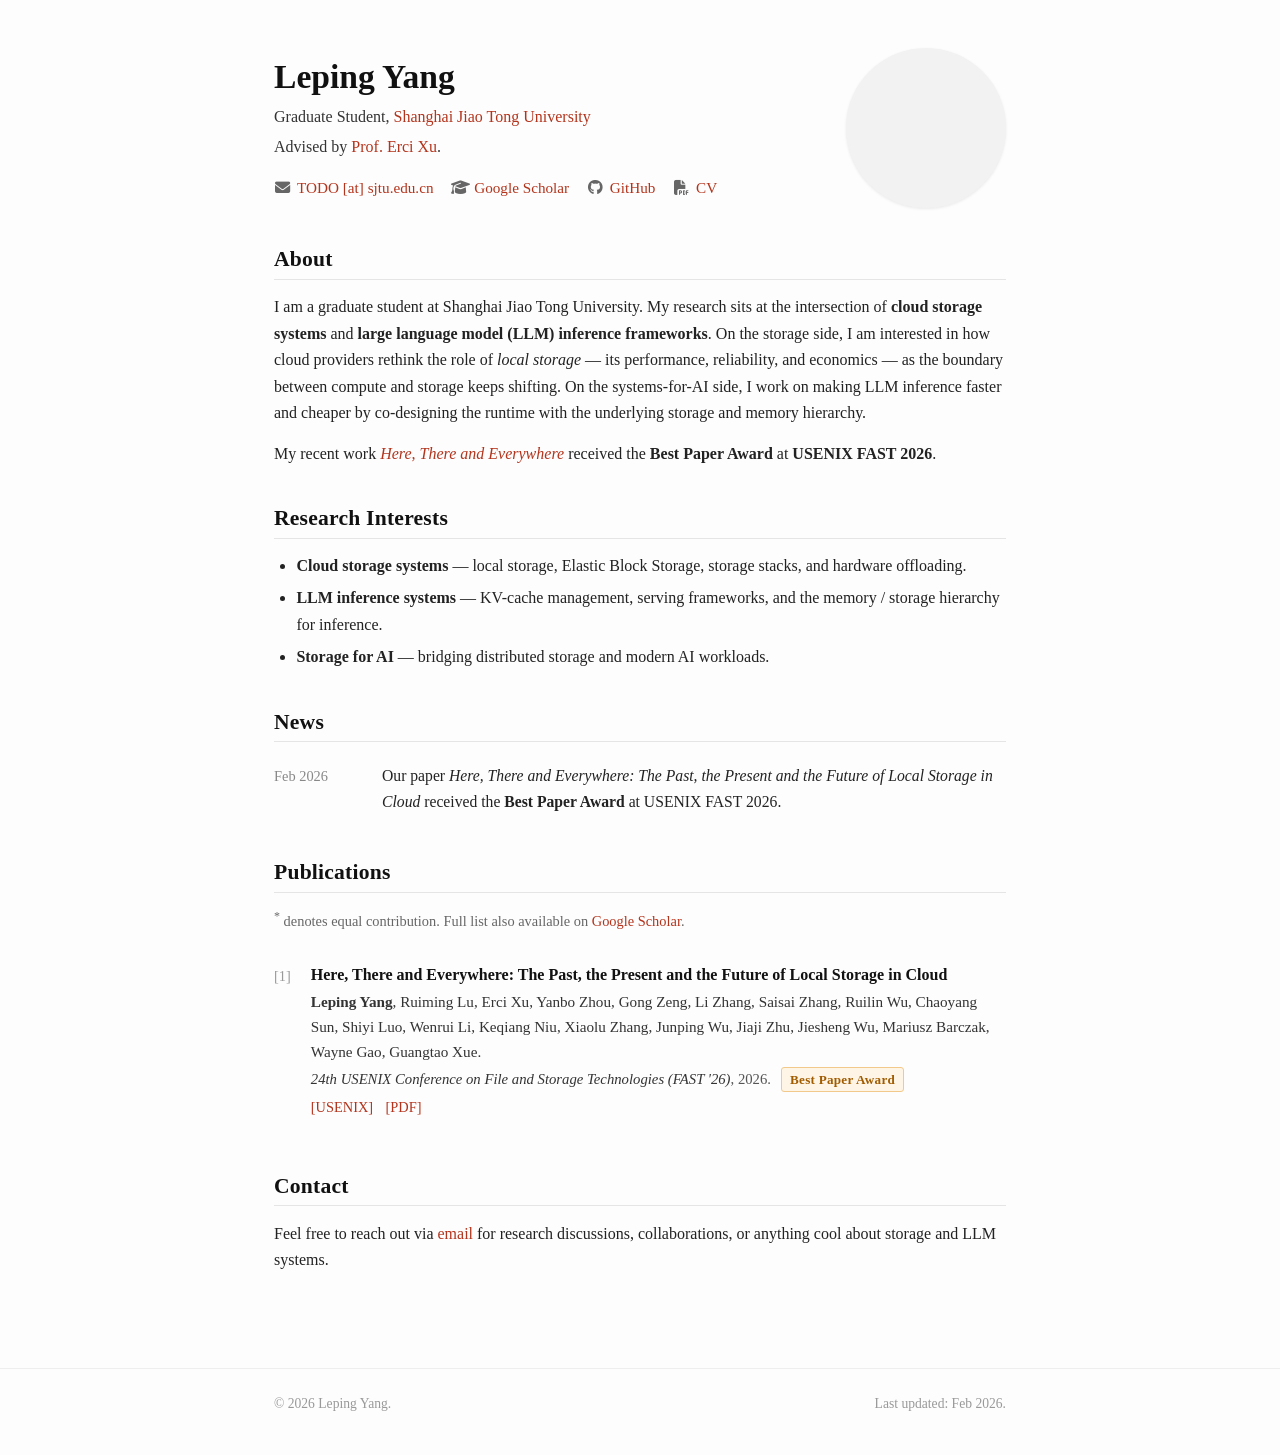
==== index.html @ 324fd4d9 "Rebuild homepage as a static academic single-pager Replace the leftover Hexo Academia sample (with p" ====
<!DOCTYPE html>
<html lang="en">
<head>
    <meta charset="UTF-8">
    <meta http-equiv="X-UA-Compatible" content="IE=edge">
    <meta name="viewport" content="width=device-width, initial-scale=1">
    <title>Leping Yang</title>
    <meta name="author" content="Leping Yang">
    <meta name="description" content="Leping Yang — researcher in cloud storage systems and LLM inference frameworks at Shanghai Jiao Tong University.">
    <link rel="shortcut icon" href="/img/favicon.png">
    <link rel="stylesheet" href="/css/index.css">
    <link rel="stylesheet" href="https://cdn.jsdelivr.net/npm/@fortawesome/fontawesome-free@6.5.2/css/all.min.css">
</head>
<body>
    <main class="container">
        <!-- ===================== Header / Hero ===================== -->
        <header class="hero">
            <div class="hero-text">
                <h1>Leping Yang</h1>
                <p class="affiliation">
                    <!-- TODO(you): 把下面这行替换为你准确的身份，例如：
                         "Ph.D. student, Institute of Parallel and Distributed Systems (IPADS)"
                         或 "M.S. student, School of Software" 等 -->
                    Graduate Student,
                    <a href="https://en.sjtu.edu.cn/" target="_blank" rel="noopener">Shanghai Jiao Tong University</a>
                </p>
                <p class="advisor">
                    <!-- TODO(you): 导师信息。如不便公开可删除本段。示例：
                         Advised by <a href="https://giorgioercixu.github.io/">Prof. Erci Xu</a> and Prof. Guangtao Xue. -->
                    Advised by <a href="https://giorgioercixu.github.io/" target="_blank" rel="noopener">Prof. Erci Xu</a>.
                </p>

                <ul class="links">
                    <li>
                        <!-- TODO(you): 填入邮箱。为反爬可写成 name [at] sjtu.edu.cn -->
                        <i class="fas fa-envelope"></i>
                        <a href="mailto:TODO@sjtu.edu.cn">TODO [at] sjtu.edu.cn</a>
                    </li>
                    <li>
                        <i class="fas fa-graduation-cap"></i>
                        <a href="https://scholar.google.com/citations?user=tVDaIc0AAAAJ" target="_blank" rel="noopener">Google Scholar</a>
                    </li>
                    <li>
                        <i class="fab fa-github"></i>
                        <!-- TODO(you): 若你希望链接到主 GitHub 账号，改成 https://github.com/Y-Jerry-3988 或你的常用账号 -->
                        <a href="https://github.com/Y-Jerry-3988" target="_blank" rel="noopener">GitHub</a>
                    </li>
                    <li>
                        <!-- TODO(you): 有 CV.pdf 后放到 /attaches/CV.pdf；否则可删除本行 -->
                        <i class="fas fa-file-pdf"></i>
                        <a href="/attaches/CV.pdf" target="_blank" rel="noopener">CV</a>
                    </li>
                </ul>
            </div>
            <div class="hero-photo">
                <!-- TODO(you): 把你的照片放到 img/avatar.jpg（或改这里的路径）。建议 500×500 方图。 -->
                <img src="/img/avatar.jpg" alt="Leping Yang" onerror="this.style.display='none'">
            </div>
        </header>

        <!-- ===================== About ===================== -->
        <section id="about">
            <h2>About</h2>
            <p>
                I am a graduate student at Shanghai Jiao Tong University. My research
                sits at the intersection of <strong>cloud storage systems</strong> and
                <strong>large language model (LLM) inference frameworks</strong>. On the
                storage side, I am interested in how cloud providers rethink the role of
                <em>local storage</em> — its performance, reliability, and economics — as
                the boundary between compute and storage keeps shifting. On the systems-for-AI
                side, I work on making LLM inference faster and cheaper by co-designing the
                runtime with the underlying storage and memory hierarchy.
            </p>
            <p>
                My recent work
                <a href="https://www.usenix.org/conference/fast26/presentation/yang" target="_blank" rel="noopener">
                    <em>Here, There and Everywhere</em>
                </a>
                received the <strong>Best Paper Award</strong> at
                <strong>USENIX FAST 2026</strong>.
            </p>
            <!-- TODO(you): 如需要一段中文简介，取消下面注释并填写。
            <p lang="zh-CN">
                我是上海交通大学的研究生，研究方向为云存储系统与大模型推理框架优化。
            </p>
            -->
        </section>

        <!-- ===================== Research Interests ===================== -->
        <section id="interests">
            <h2>Research Interests</h2>
            <ul class="interests-list">
                <li><strong>Cloud storage systems</strong> — local storage, Elastic Block Storage, storage stacks, and hardware offloading.</li>
                <li><strong>LLM inference systems</strong> — KV-cache management, serving frameworks, and the memory / storage hierarchy for inference.</li>
                <li><strong>Storage for AI</strong> — bridging distributed storage and modern AI workloads.</li>
            </ul>
        </section>

        <!-- ===================== News ===================== -->
        <section id="news">
            <h2>News</h2>
            <ul class="news-list">
                <li>
                    <span class="date">Feb 2026</span>
                    <span>Our paper <em>Here, There and Everywhere: The Past, the Present and the Future of Local Storage in Cloud</em> received the <strong>Best Paper Award</strong> at USENIX FAST 2026.</span>
                </li>
                <!-- TODO(you): 按需继续添加。示例格式：
                <li>
                    <span class="date">Month YYYY</span>
                    <span>描述性一句话。</span>
                </li>
                -->
            </ul>
        </section>

        <!-- ===================== Publications ===================== -->
        <section id="publications">
            <h2>Publications</h2>
            <p class="pub-note">
                <sup>*</sup> denotes equal contribution.
                Full list also available on
                <a href="https://scholar.google.com/citations?user=tVDaIc0AAAAJ" target="_blank" rel="noopener">Google Scholar</a>.
            </p>

            <ol class="pub-list">
                <li class="pub-item">
                    <div class="pub-title">
                        Here, There and Everywhere: The Past, the Present and the Future of Local Storage in Cloud
                    </div>
                    <div class="pub-authors">
                        <strong>Leping Yang</strong>, Ruiming Lu, Erci Xu, Yanbo Zhou, Gong Zeng, Li Zhang,
                        Saisai Zhang, Ruilin Wu, Chaoyang Sun, Shiyi Luo, Wenrui Li, Keqiang Niu,
                        Xiaolu Zhang, Junping Wu, Jiaji Zhu, Jiesheng Wu, Mariusz Barczak, Wayne Gao,
                        Guangtao Xue.
                    </div>
                    <div class="pub-venue">
                        <em>24th USENIX Conference on File and Storage Technologies (FAST '26)</em>, 2026.
                        <span class="award">Best Paper Award</span>
                    </div>
                    <div class="pub-links">
                        <a href="https://www.usenix.org/conference/fast26/presentation/yang" target="_blank" rel="noopener">[USENIX]</a>
                        <a href="https://www.usenix.org/system/files/fast26-yang.pdf" target="_blank" rel="noopener">[PDF]</a>
                        <!-- TODO(you): 如果有 slides / talk 视频，加在这里 -->
                    </div>
                </li>

                <!-- TODO(you): 从 Google Scholar 把其他论文粘给我，或按下面模板自己补：
                <li class="pub-item">
                    <div class="pub-title">Paper Title Here</div>
                    <div class="pub-authors">Author 1, <strong>Leping Yang</strong>, Author 3.</div>
                    <div class="pub-venue"><em>Venue Name</em>, Year.</div>
                    <div class="pub-links">
                        <a href="#" target="_blank" rel="noopener">[PDF]</a>
                        <a href="#" target="_blank" rel="noopener">[Code]</a>
                    </div>
                </li>
                -->
            </ol>
        </section>

        <!-- ===================== Contact ===================== -->
        <section id="contact">
            <h2>Contact</h2>
            <p>
                Feel free to reach out via
                <!-- TODO(you): 换成真实邮箱 -->
                <a href="mailto:TODO@sjtu.edu.cn">email</a>
                for research discussions, collaborations, or anything cool about storage and LLM systems.
            </p>
        </section>
    </main>

    <footer class="site-footer">
        <div class="footer-wrap">
            <span>&copy; 2026 Leping Yang.</span>
            <span>Last updated: Feb 2026.</span>
        </div>
    </footer>
</body>
</html>
---- css/index.css ----
/* ==========================================================================
   Leping Yang — Personal Homepage
   Clean, minimal academic style. Single column, serif body, plain accents.
   ========================================================================== */

* {
    box-sizing: border-box;
}

html {
    font-size: 16px;
    -webkit-text-size-adjust: 100%;
    -webkit-font-smoothing: antialiased;
    -moz-osx-font-smoothing: grayscale;
}

body {
    margin: 0;
    padding: 0;
    font-family: "Charter", "Georgia", "Times New Roman", "Songti SC", serif;
    font-size: 1rem;
    line-height: 1.65;
    color: #222;
    background: #fdfdfd;
}

a {
    color: #b3341c;
    text-decoration: none;
    transition: color 0.15s ease-in-out;
}
a:hover {
    color: #7a2211;
    text-decoration: underline;
}

img {
    max-width: 100%;
    height: auto;
}

/* ==========================================================================
   Layout
   ========================================================================== */
.container {
    max-width: 780px;
    margin: 0 auto;
    padding: 3rem 1.5rem 1rem;
}

section {
    margin-top: 2.4rem;
}

h1, h2, h3 {
    font-family: "Charter", "Georgia", "Times New Roman", serif;
    color: #111;
    line-height: 1.25;
    margin-top: 0;
}

h1 {
    font-size: 2.1rem;
    margin: 0 0 0.4rem 0;
    font-weight: 700;
}

h2 {
    font-size: 1.35rem;
    margin: 0 0 0.9rem 0;
    padding-bottom: 0.35rem;
    border-bottom: 1px solid #e5e5e5;
    font-weight: 700;
    letter-spacing: 0.01em;
}

h3 {
    font-size: 1.1rem;
    margin: 0 0 0.4rem 0;
    font-weight: 600;
}

p {
    margin: 0 0 0.9rem 0;
}

/* ==========================================================================
   Hero
   ========================================================================== */
.hero {
    display: flex;
    align-items: center;
    gap: 2rem;
    margin-bottom: 2.2rem;
}

.hero-text {
    flex: 1 1 auto;
    min-width: 0;
}

.hero-photo {
    flex: 0 0 auto;
    width: 160px;
    height: 160px;
    border-radius: 50%;
    overflow: hidden;
    background: #f2f2f2;
    box-shadow: 0 1px 3px rgba(0,0,0,0.08);
}
.hero-photo img {
    width: 100%;
    height: 100%;
    object-fit: cover;
    display: block;
}

.affiliation,
.advisor {
    font-size: 1rem;
    color: #333;
    margin: 0.2rem 0;
}

.links {
    list-style: none;
    padding: 0;
    margin: 0.9rem 0 0 0;
    display: flex;
    flex-wrap: wrap;
    gap: 0.4rem 1.1rem;
    font-size: 0.95rem;
}
.links li {
    display: inline-flex;
    align-items: center;
}
.links i {
    margin-right: 0.4rem;
    color: #666;
    width: 1.1em;
    text-align: center;
}

/* ==========================================================================
   Interests list
   ========================================================================== */
.interests-list {
    list-style: disc;
    padding-left: 1.4rem;
    margin: 0;
}
.interests-list li {
    margin-bottom: 0.35rem;
}

/* ==========================================================================
   News
   ========================================================================== */
.news-list {
    list-style: none;
    padding: 0;
    margin: 0;
    max-height: 260px;
    overflow-y: auto;
    padding-right: 0.5rem;
}
.news-list li {
    display: flex;
    gap: 0.9rem;
    padding: 0.4rem 0;
    border-bottom: 1px dashed #ececec;
    font-size: 0.98rem;
}
.news-list li:last-child {
    border-bottom: none;
}
.news-list .date {
    flex: 0 0 6.5em;
    color: #888;
    font-variant-numeric: tabular-nums;
    font-size: 0.9rem;
    padding-top: 2px;
}

/* ==========================================================================
   Publications
   ========================================================================== */
.pub-note {
    font-size: 0.9rem;
    color: #666;
    margin-bottom: 1rem;
}

.pub-list {
    list-style: none;
    padding: 0;
    margin: 0;
    counter-reset: pub;
}

.pub-item {
    position: relative;
    padding: 0.9rem 0 0.9rem 2.3rem;
    border-bottom: 1px solid #f0f0f0;
    counter-increment: pub;
}
.pub-item:last-child {
    border-bottom: none;
}
.pub-item::before {
    content: "[" counter(pub) "]";
    position: absolute;
    left: 0;
    top: 0.95rem;
    color: #999;
    font-size: 0.9rem;
    font-variant-numeric: tabular-nums;
}

.pub-title {
    font-weight: 700;
    color: #111;
    margin-bottom: 0.2rem;
    line-height: 1.35;
}
.pub-authors {
    font-size: 0.95rem;
    color: #333;
    margin-bottom: 0.15rem;
}
.pub-venue {
    font-size: 0.92rem;
    color: #555;
    margin-bottom: 0.25rem;
}
.pub-venue em {
    color: #333;
}
.pub-links {
    font-size: 0.9rem;
}
.pub-links a {
    margin-right: 0.55rem;
    color: #b3341c;
}

.award {
    display: inline-block;
    margin-left: 0.4rem;
    padding: 0.05rem 0.5rem;
    background: #fff5e6;
    color: #a15c00;
    border: 1px solid #f2c98a;
    border-radius: 3px;
    font-size: 0.82rem;
    font-weight: 600;
    letter-spacing: 0.02em;
}

/* ==========================================================================
   Footer
   ========================================================================== */
.site-footer {
    margin-top: 4rem;
    padding: 1.5rem 0 2.5rem;
    border-top: 1px solid #eee;
    color: #999;
    font-size: 0.85rem;
}
.footer-wrap {
    max-width: 780px;
    margin: 0 auto;
    padding: 0 1.5rem;
    display: flex;
    justify-content: space-between;
    flex-wrap: wrap;
    gap: 0.5rem;
}

/* ==========================================================================
   Responsive
   ========================================================================== */
@media (max-width: 640px) {
    .container {
        padding: 2rem 1.1rem 1rem;
    }
    .hero {
        flex-direction: column-reverse;
        align-items: flex-start;
        gap: 1.2rem;
    }
    .hero-photo {
        width: 128px;
        height: 128px;
    }
    h1 {
        font-size: 1.8rem;
    }
    h2 {
        font-size: 1.2rem;
    }
    .news-list li {
        flex-direction: column;
        gap: 0.1rem;
    }
    .news-list .date {
        flex: none;
    }
    .pub-item {
        padding-left: 2rem;
    }
}
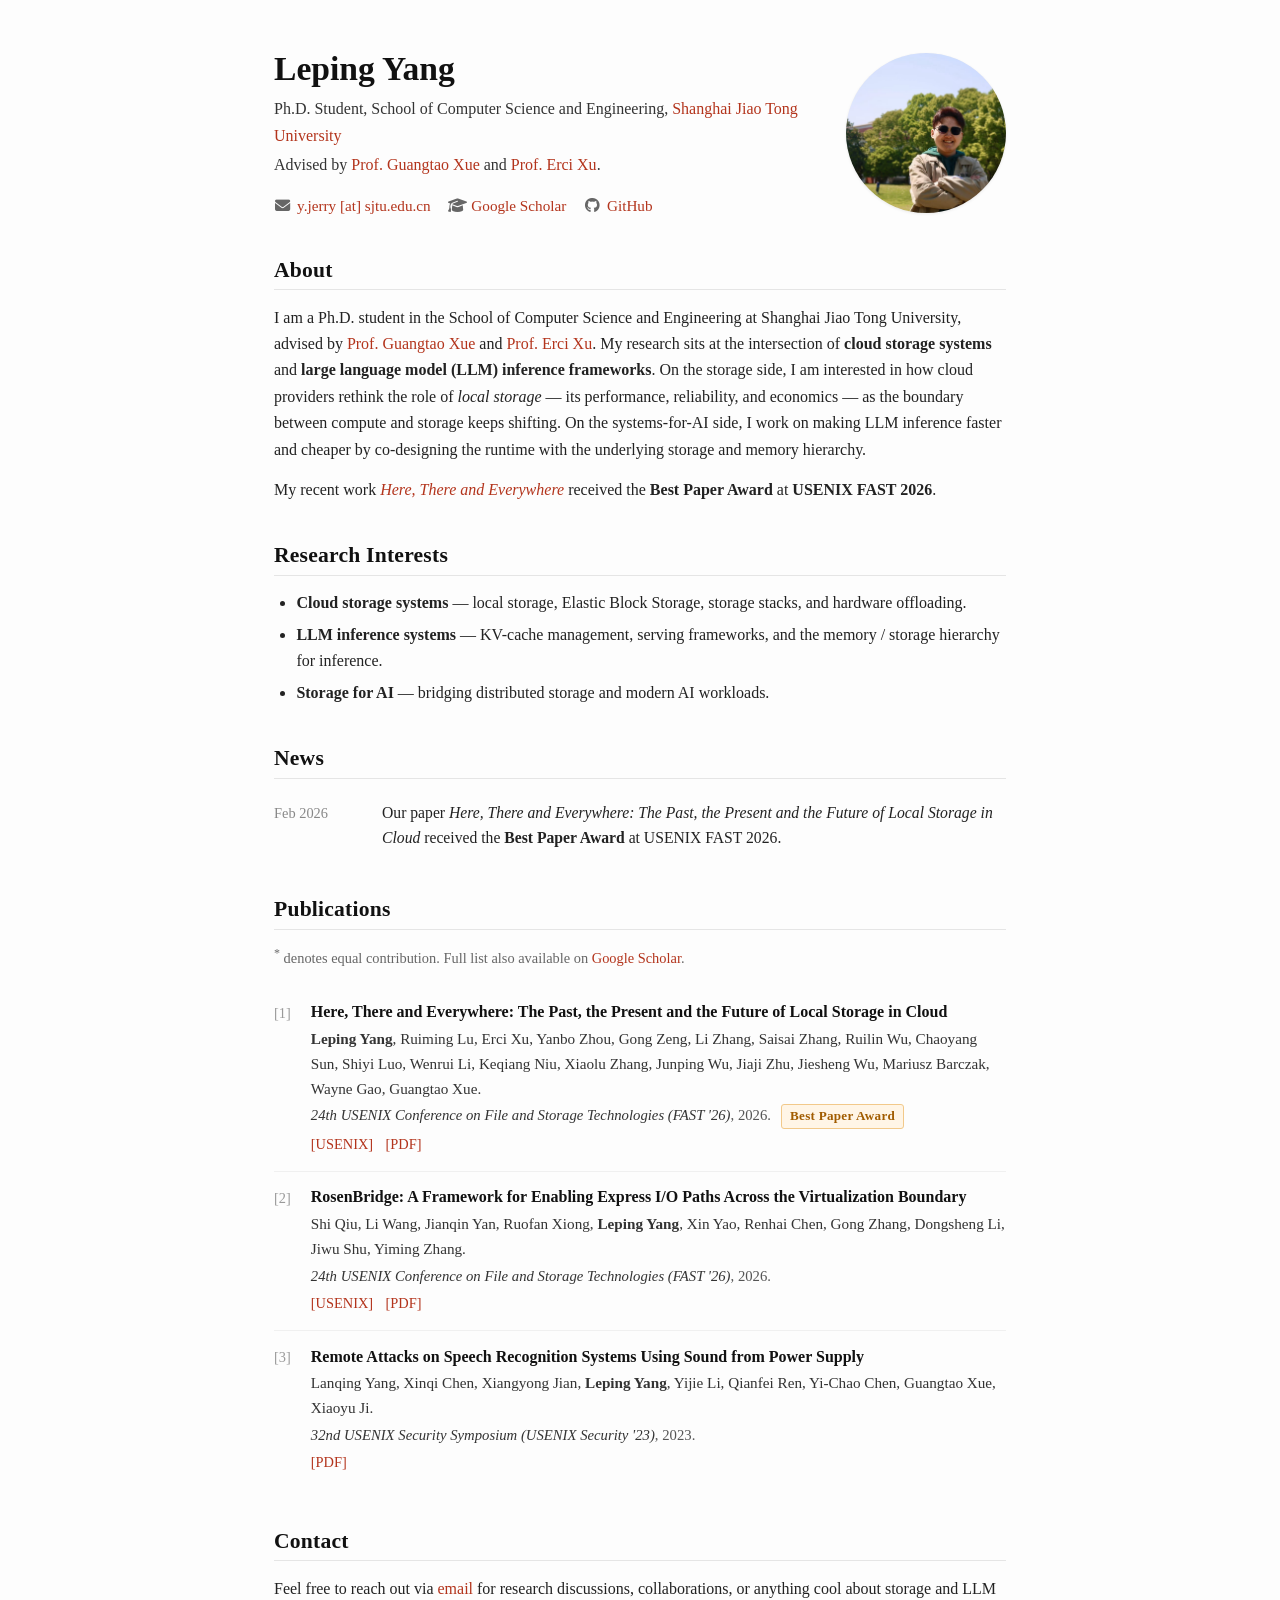
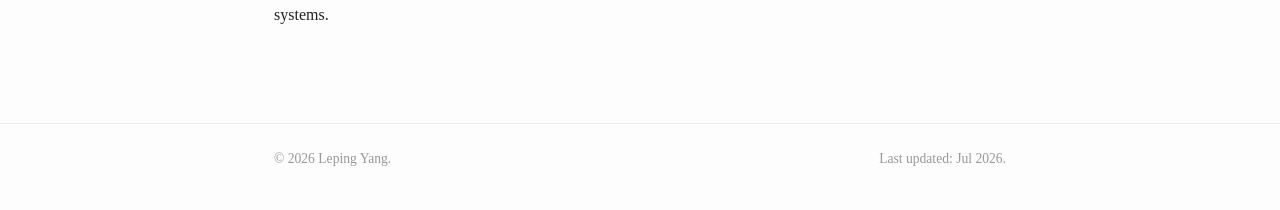
==== commit 08b1212e: "Fill in personal details and add two more publications - Identity: Ph.D. student, School of CS&E, SJ" ====
--- a/index.html
+++ b/index.html
@@ -18,23 +18,20 @@
             <div class="hero-text">
                 <h1>Leping Yang</h1>
                 <p class="affiliation">
-                    <!-- TODO(you): 把下面这行替换为你准确的身份，例如：
-                         "Ph.D. student, Institute of Parallel and Distributed Systems (IPADS)"
-                         或 "M.S. student, School of Software" 等 -->
-                    Graduate Student,
+                    Ph.D. Student, School of Computer Science and Engineering,
                     <a href="https://en.sjtu.edu.cn/" target="_blank" rel="noopener">Shanghai Jiao Tong University</a>
                 </p>
                 <p class="advisor">
-                    <!-- TODO(you): 导师信息。如不便公开可删除本段。示例：
-                         Advised by <a href="https://giorgioercixu.github.io/">Prof. Erci Xu</a> and Prof. Guangtao Xue. -->
-                    Advised by <a href="https://giorgioercixu.github.io/" target="_blank" rel="noopener">Prof. Erci Xu</a>.
+                    Advised by
+                    <a href="https://www.cs.sjtu.edu.cn/jiaoshiml/xueguangtao.html" target="_blank" rel="noopener">Prof. Guangtao Xue</a>
+                    and
+                    <a href="https://giorgioercixu.github.io/" target="_blank" rel="noopener">Prof. Erci Xu</a>.
                 </p>
 
                 <ul class="links">
                     <li>
-                        <!-- TODO(you): 填入邮箱。为反爬可写成 name [at] sjtu.edu.cn -->
                         <i class="fas fa-envelope"></i>
-                        <a href="mailto:TODO@sjtu.edu.cn">TODO [at] sjtu.edu.cn</a>
+                        <a href="mailto:y.jerry@sjtu.edu.cn">y.jerry [at] sjtu.edu.cn</a>
                     </li>
                     <li>
                         <i class="fas fa-graduation-cap"></i>
@@ -42,18 +39,11 @@
                     </li>
                     <li>
                         <i class="fab fa-github"></i>
-                        <!-- TODO(you): 若你希望链接到主 GitHub 账号，改成 https://github.com/Y-Jerry-3988 或你的常用账号 -->
                         <a href="https://github.com/Y-Jerry-3988" target="_blank" rel="noopener">GitHub</a>
-                    </li>
-                    <li>
-                        <!-- TODO(you): 有 CV.pdf 后放到 /attaches/CV.pdf；否则可删除本行 -->
-                        <i class="fas fa-file-pdf"></i>
-                        <a href="/attaches/CV.pdf" target="_blank" rel="noopener">CV</a>
                     </li>
                 </ul>
             </div>
             <div class="hero-photo">
-                <!-- TODO(you): 把你的照片放到 img/avatar.jpg（或改这里的路径）。建议 500×500 方图。 -->
                 <img src="/img/avatar.jpg" alt="Leping Yang" onerror="this.style.display='none'">
             </div>
         </header>
@@ -62,8 +52,12 @@
         <section id="about">
             <h2>About</h2>
             <p>
-                I am a graduate student at Shanghai Jiao Tong University. My research
-                sits at the intersection of <strong>cloud storage systems</strong> and
+                I am a Ph.D. student in the School of Computer Science and Engineering at
+                Shanghai Jiao Tong University, advised by
+                <a href="https://www.cs.sjtu.edu.cn/jiaoshiml/xueguangtao.html" target="_blank" rel="noopener">Prof. Guangtao Xue</a>
+                and
+                <a href="https://giorgioercixu.github.io/" target="_blank" rel="noopener">Prof. Erci Xu</a>.
+                My research sits at the intersection of <strong>cloud storage systems</strong> and
                 <strong>large language model (LLM) inference frameworks</strong>. On the
                 storage side, I am interested in how cloud providers rethink the role of
                 <em>local storage</em> — its performance, reliability, and economics — as
@@ -79,11 +73,6 @@
                 received the <strong>Best Paper Award</strong> at
                 <strong>USENIX FAST 2026</strong>.
             </p>
-            <!-- TODO(you): 如需要一段中文简介，取消下面注释并填写。
-            <p lang="zh-CN">
-                我是上海交通大学的研究生，研究方向为云存储系统与大模型推理框架优化。
-            </p>
-            -->
         </section>
 
         <!-- ===================== Research Interests ===================== -->
@@ -104,12 +93,6 @@
                     <span class="date">Feb 2026</span>
                     <span>Our paper <em>Here, There and Everywhere: The Past, the Present and the Future of Local Storage in Cloud</em> received the <strong>Best Paper Award</strong> at USENIX FAST 2026.</span>
                 </li>
-                <!-- TODO(you): 按需继续添加。示例格式：
-                <li>
-                    <span class="date">Month YYYY</span>
-                    <span>描述性一句话。</span>
-                </li>
-                -->
             </ul>
         </section>
 
@@ -140,21 +123,41 @@
                     <div class="pub-links">
                         <a href="https://www.usenix.org/conference/fast26/presentation/yang" target="_blank" rel="noopener">[USENIX]</a>
                         <a href="https://www.usenix.org/system/files/fast26-yang.pdf" target="_blank" rel="noopener">[PDF]</a>
-                        <!-- TODO(you): 如果有 slides / talk 视频，加在这里 -->
                     </div>
                 </li>
 
-                <!-- TODO(you): 从 Google Scholar 把其他论文粘给我，或按下面模板自己补：
                 <li class="pub-item">
-                    <div class="pub-title">Paper Title Here</div>
-                    <div class="pub-authors">Author 1, <strong>Leping Yang</strong>, Author 3.</div>
-                    <div class="pub-venue"><em>Venue Name</em>, Year.</div>
+                    <div class="pub-title">
+                        RosenBridge: A Framework for Enabling Express I/O Paths Across the Virtualization Boundary
+                    </div>
+                    <div class="pub-authors">
+                        Shi Qiu, Li Wang, Jianqin Yan, Ruofan Xiong, <strong>Leping Yang</strong>,
+                        Xin Yao, Renhai Chen, Gong Zhang, Dongsheng Li, Jiwu Shu, Yiming Zhang.
+                    </div>
+                    <div class="pub-venue">
+                        <em>24th USENIX Conference on File and Storage Technologies (FAST '26)</em>, 2026.
+                    </div>
                     <div class="pub-links">
-                        <a href="#" target="_blank" rel="noopener">[PDF]</a>
-                        <a href="#" target="_blank" rel="noopener">[Code]</a>
+                        <a href="https://www.usenix.org/conference/fast26/presentation/qiu" target="_blank" rel="noopener">[USENIX]</a>
+                        <a href="https://www.usenix.org/system/files/fast26-qiu.pdf" target="_blank" rel="noopener">[PDF]</a>
                     </div>
                 </li>
-                -->
+
+                <li class="pub-item">
+                    <div class="pub-title">
+                        Remote Attacks on Speech Recognition Systems Using Sound from Power Supply
+                    </div>
+                    <div class="pub-authors">
+                        Lanqing Yang, Xinqi Chen, Xiangyong Jian, <strong>Leping Yang</strong>,
+                        Yijie Li, Qianfei Ren, Yi-Chao Chen, Guangtao Xue, Xiaoyu Ji.
+                    </div>
+                    <div class="pub-venue">
+                        <em>32nd USENIX Security Symposium (USENIX Security '23)</em>, 2023.
+                    </div>
+                    <div class="pub-links">
+                        <a href="https://www.usenix.org/system/files/usenixsecurity23-yang-lanqing.pdf" target="_blank" rel="noopener">[PDF]</a>
+                    </div>
+                </li>
             </ol>
         </section>
 
@@ -163,8 +166,7 @@
             <h2>Contact</h2>
             <p>
                 Feel free to reach out via
-                <!-- TODO(you): 换成真实邮箱 -->
-                <a href="mailto:TODO@sjtu.edu.cn">email</a>
+                <a href="mailto:y.jerry@sjtu.edu.cn">email</a>
                 for research discussions, collaborations, or anything cool about storage and LLM systems.
             </p>
         </section>
@@ -173,7 +175,7 @@
     <footer class="site-footer">
         <div class="footer-wrap">
             <span>&copy; 2026 Leping Yang.</span>
-            <span>Last updated: Feb 2026.</span>
+            <span>Last updated: Jul 2026.</span>
         </div>
     </footer>
 </body>
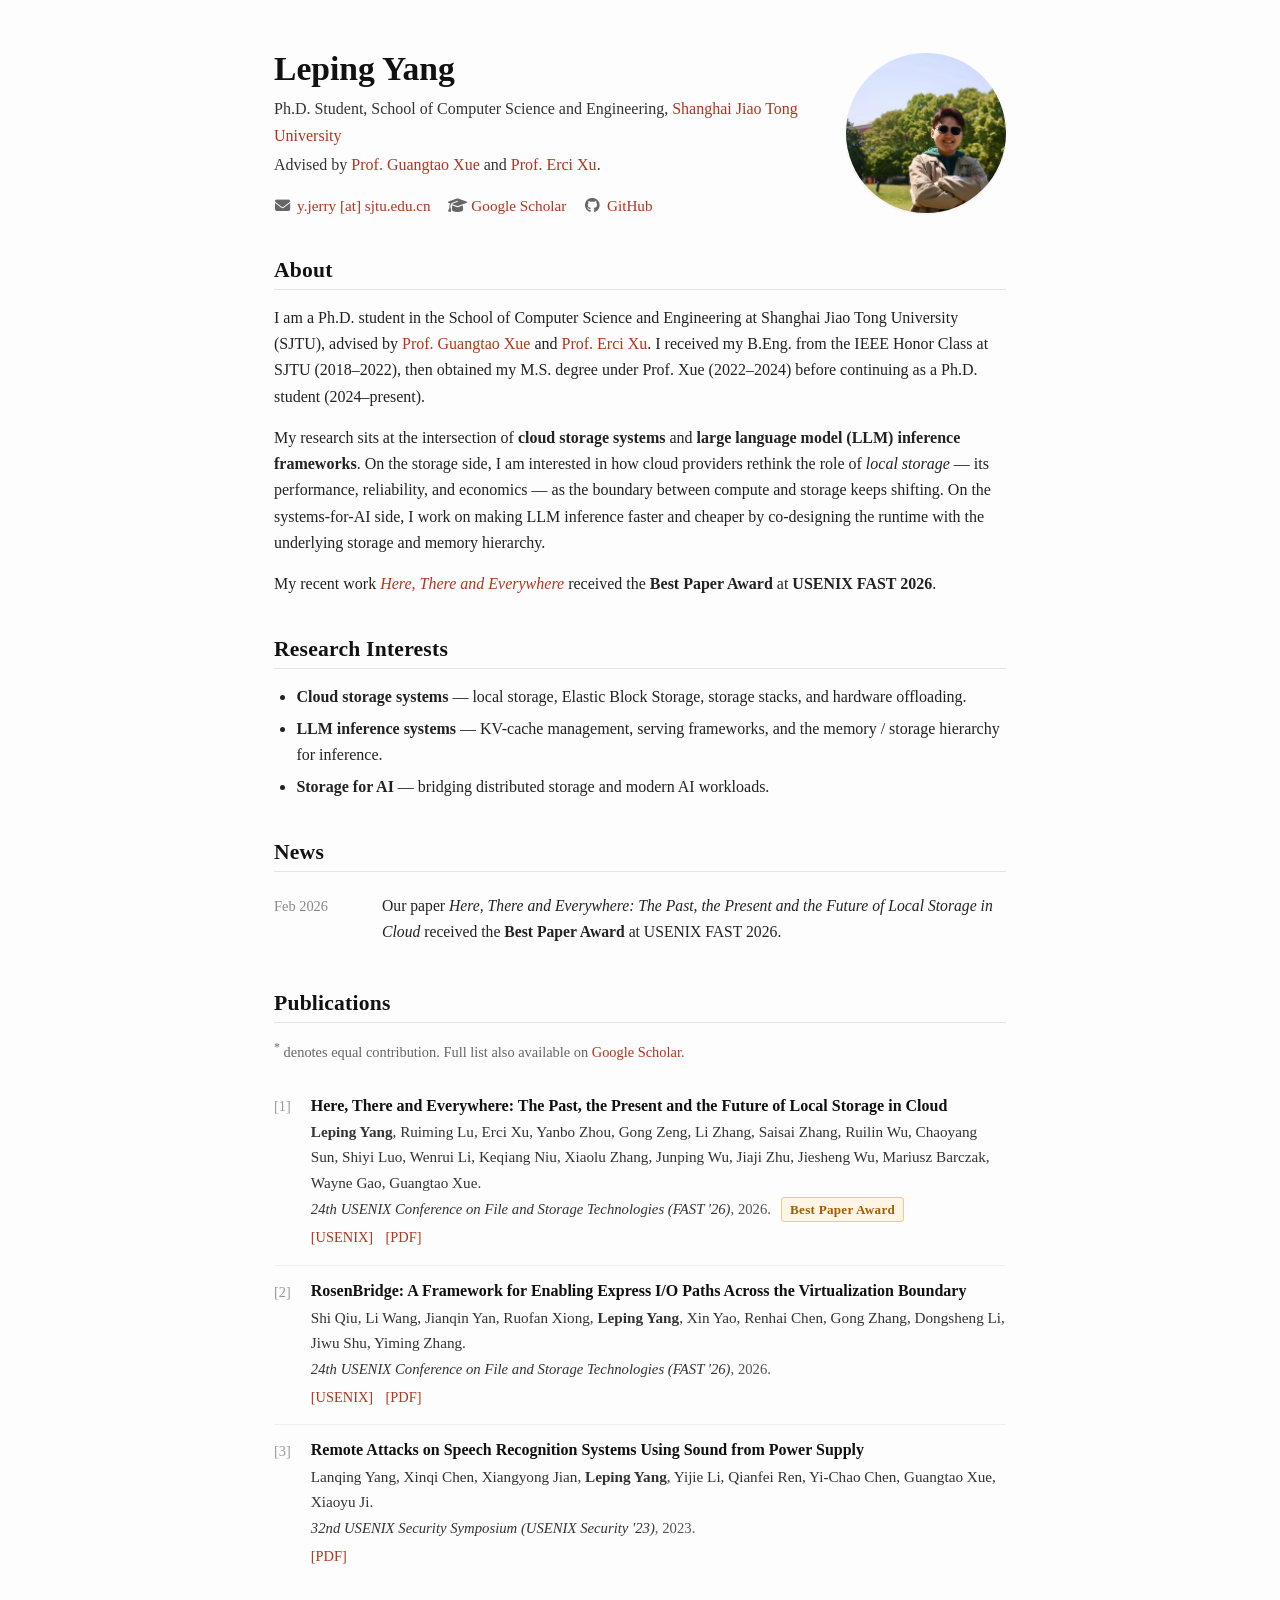
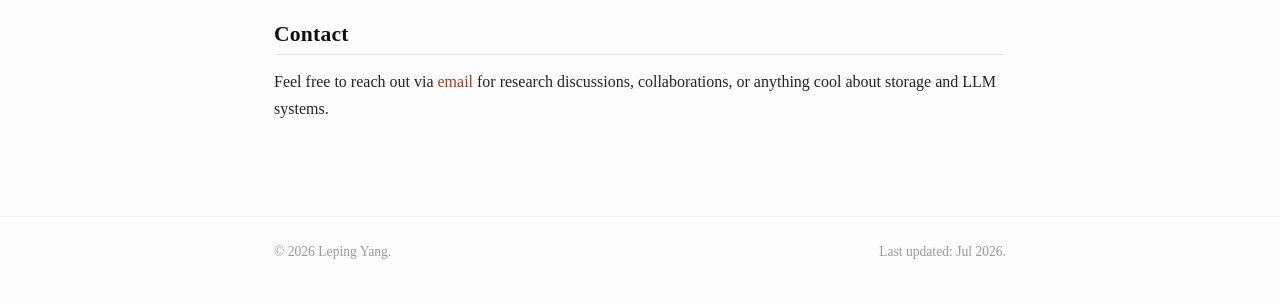
==== commit abcbdaa6: "Add educational background to About section B.Eng. from IEEE Honor Class (2018-2022), M.S. (2022-202" ====
--- a/index.html
+++ b/index.html
@@ -53,10 +53,15 @@
             <h2>About</h2>
             <p>
                 I am a Ph.D. student in the School of Computer Science and Engineering at
-                Shanghai Jiao Tong University, advised by
+                Shanghai Jiao Tong University (SJTU), advised by
                 <a href="https://www.cs.sjtu.edu.cn/jiaoshiml/xueguangtao.html" target="_blank" rel="noopener">Prof. Guangtao Xue</a>
                 and
                 <a href="https://giorgioercixu.github.io/" target="_blank" rel="noopener">Prof. Erci Xu</a>.
+                I received my B.Eng. from the IEEE Honor Class at SJTU (2018–2022),
+                then obtained my M.S. degree under Prof. Xue (2022–2024) before
+                continuing as a Ph.D. student (2024–present).
+            </p>
+            <p>
                 My research sits at the intersection of <strong>cloud storage systems</strong> and
                 <strong>large language model (LLM) inference frameworks</strong>. On the
                 storage side, I am interested in how cloud providers rethink the role of
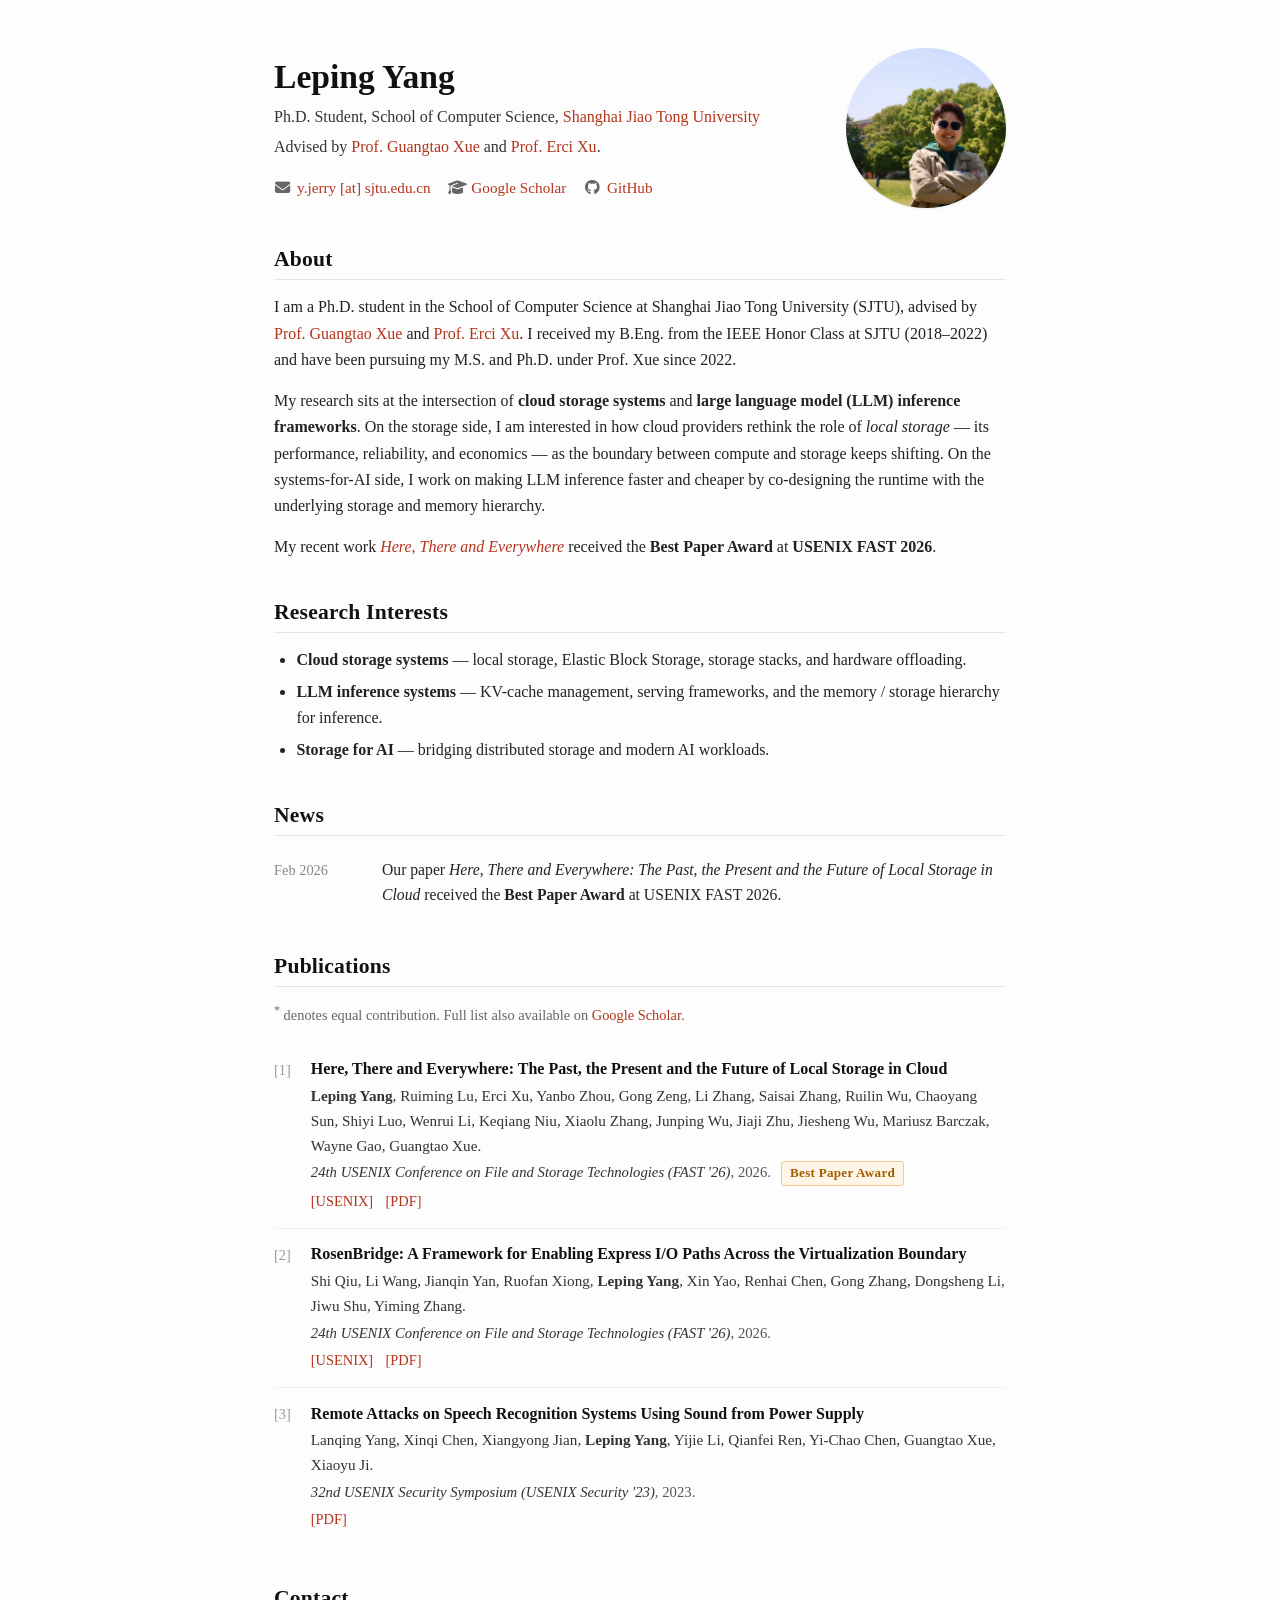
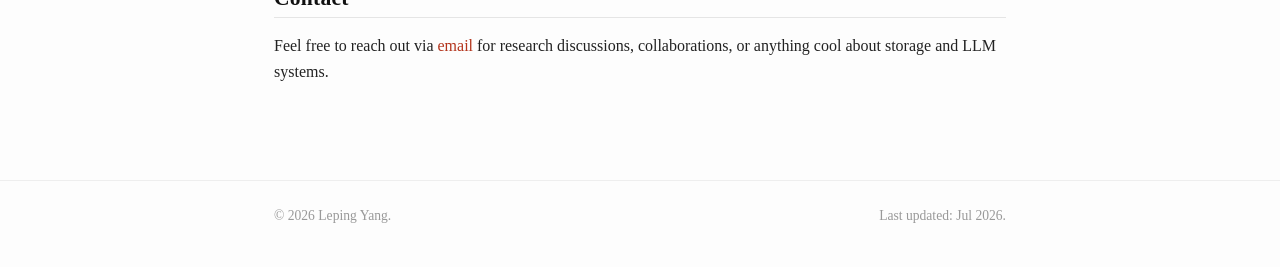
==== commit 2fc304af: "Fix school name and education description - School of Computer Science (not 'and Engineering') - M.S" ====
--- a/index.html
+++ b/index.html
@@ -18,7 +18,7 @@
             <div class="hero-text">
                 <h1>Leping Yang</h1>
                 <p class="affiliation">
-                    Ph.D. Student, School of Computer Science and Engineering,
+                    Ph.D. Student, School of Computer Science,
                     <a href="https://en.sjtu.edu.cn/" target="_blank" rel="noopener">Shanghai Jiao Tong University</a>
                 </p>
                 <p class="advisor">
@@ -52,14 +52,13 @@
         <section id="about">
             <h2>About</h2>
             <p>
-                I am a Ph.D. student in the School of Computer Science and Engineering at
+                I am a Ph.D. student in the School of Computer Science at
                 Shanghai Jiao Tong University (SJTU), advised by
                 <a href="https://www.cs.sjtu.edu.cn/jiaoshiml/xueguangtao.html" target="_blank" rel="noopener">Prof. Guangtao Xue</a>
                 and
                 <a href="https://giorgioercixu.github.io/" target="_blank" rel="noopener">Prof. Erci Xu</a>.
-                I received my B.Eng. from the IEEE Honor Class at SJTU (2018–2022),
-                then obtained my M.S. degree under Prof. Xue (2022–2024) before
-                continuing as a Ph.D. student (2024–present).
+                I received my B.Eng. from the IEEE Honor Class at SJTU (2018–2022)
+                and have been pursuing my M.S. and Ph.D. under Prof. Xue since 2022.
             </p>
             <p>
                 My research sits at the intersection of <strong>cloud storage systems</strong> and
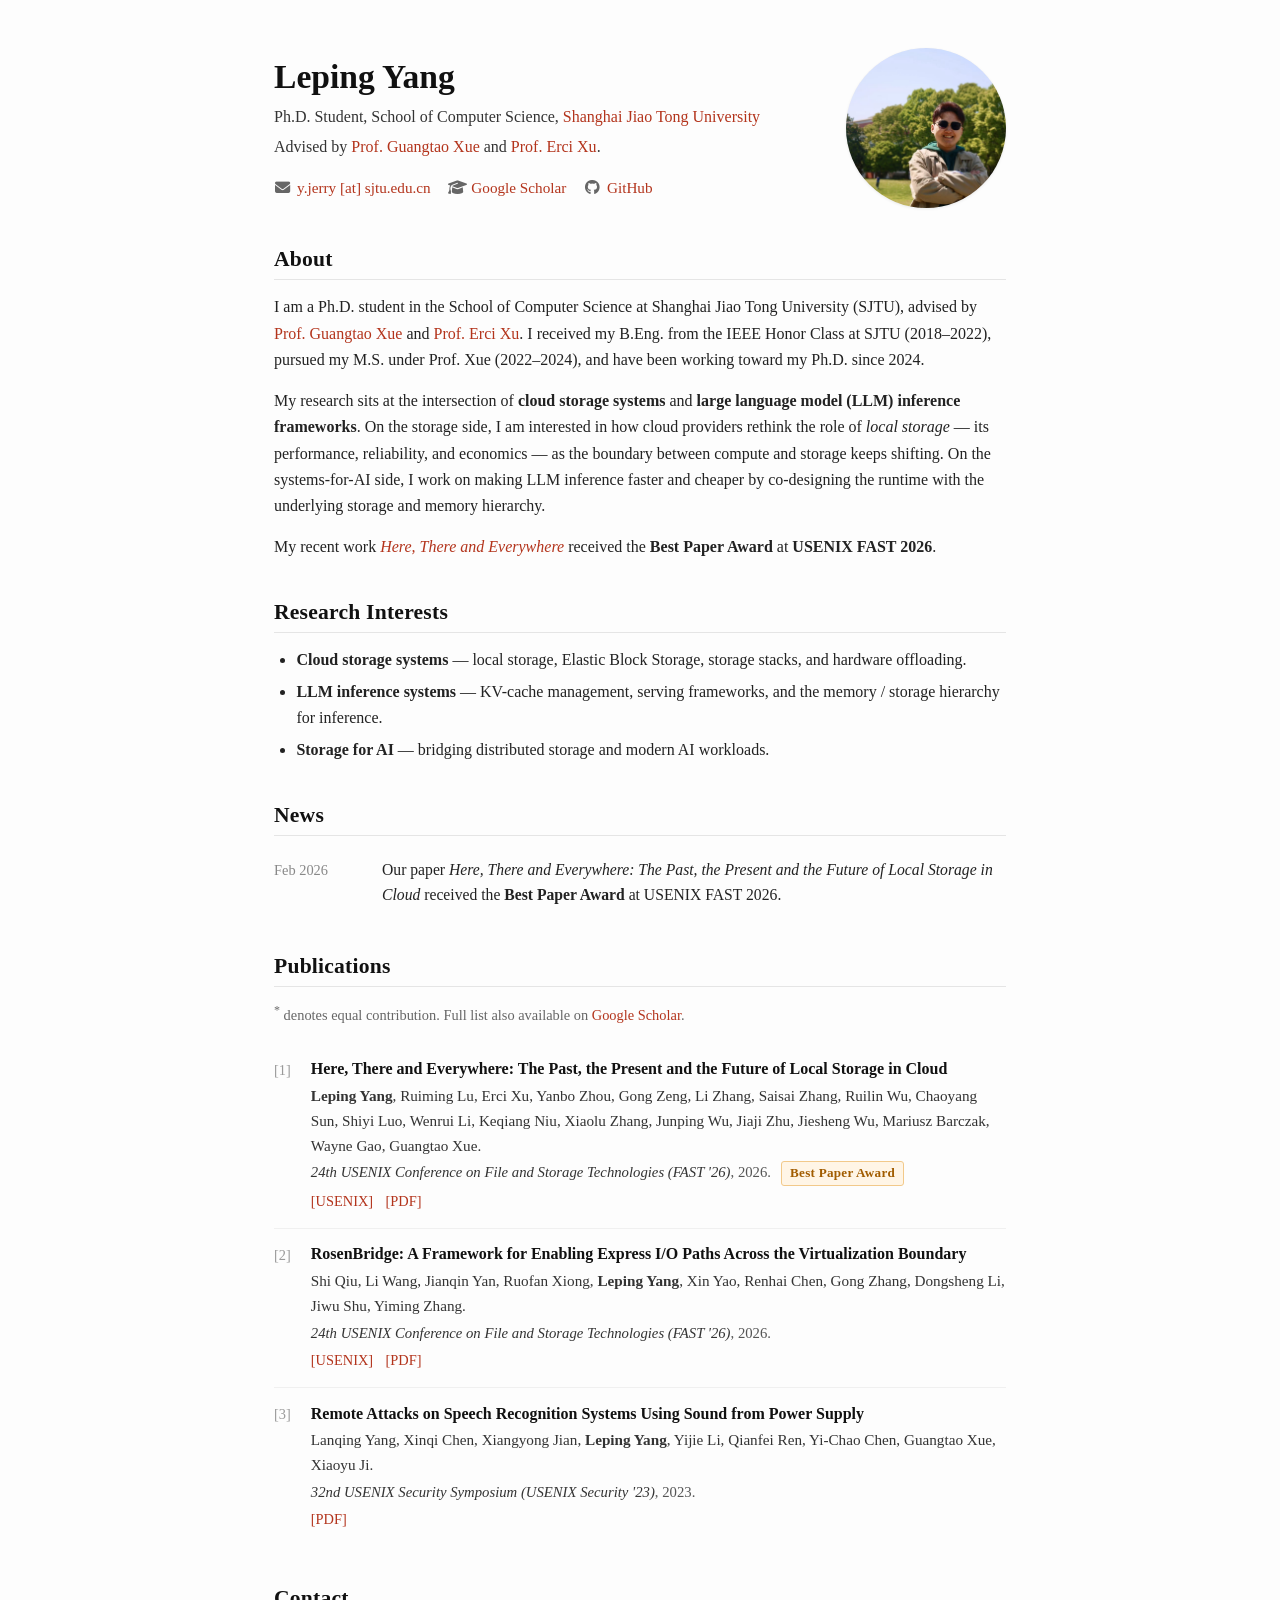
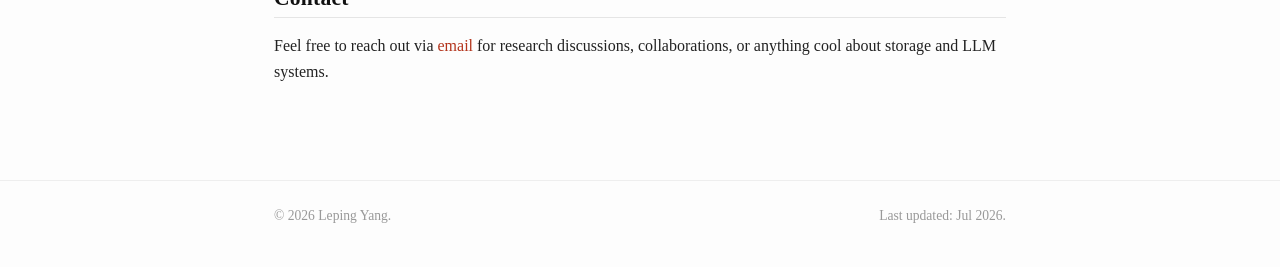
==== commit 353027ec: "Clarify education timeline: M.S. 2022-2024, Ph.D. 2024-present" ====
--- a/index.html
+++ b/index.html
@@ -57,8 +57,9 @@
                 <a href="https://www.cs.sjtu.edu.cn/jiaoshiml/xueguangtao.html" target="_blank" rel="noopener">Prof. Guangtao Xue</a>
                 and
                 <a href="https://giorgioercixu.github.io/" target="_blank" rel="noopener">Prof. Erci Xu</a>.
-                I received my B.Eng. from the IEEE Honor Class at SJTU (2018–2022)
-                and have been pursuing my M.S. and Ph.D. under Prof. Xue since 2022.
+                I received my B.Eng. from the IEEE Honor Class at SJTU (2018–2022),
+                pursued my M.S. under Prof. Xue (2022–2024), and have been working
+                toward my Ph.D. since 2024.
             </p>
             <p>
                 My research sits at the intersection of <strong>cloud storage systems</strong> and
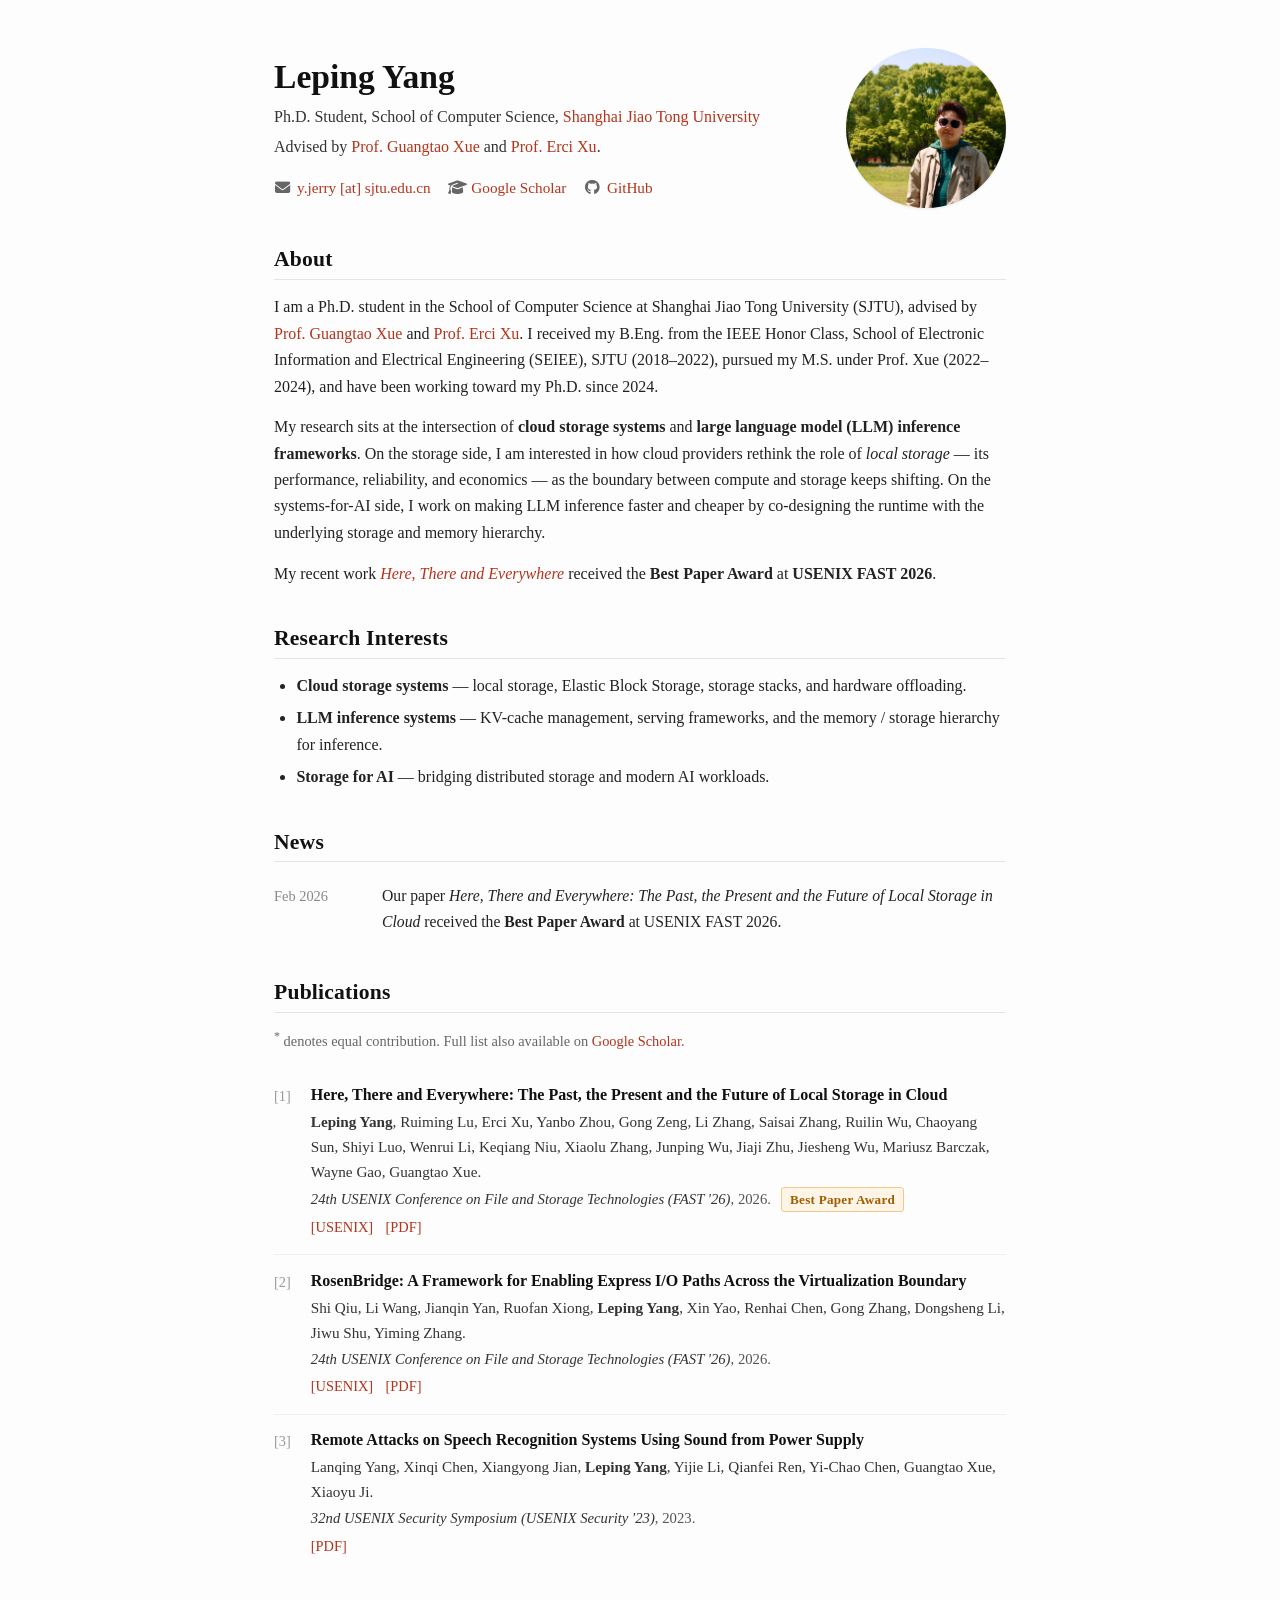
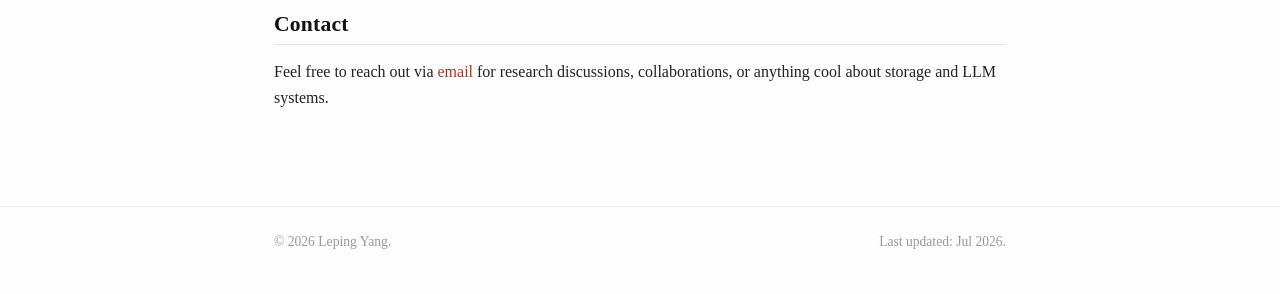
==== commit b72fc727: "Specify SEIEE as the school of the IEEE Honor Class for the B.Eng." ====
--- a/index.html
+++ b/index.html
@@ -57,9 +57,10 @@
                 <a href="https://www.cs.sjtu.edu.cn/jiaoshiml/xueguangtao.html" target="_blank" rel="noopener">Prof. Guangtao Xue</a>
                 and
                 <a href="https://giorgioercixu.github.io/" target="_blank" rel="noopener">Prof. Erci Xu</a>.
-                I received my B.Eng. from the IEEE Honor Class at SJTU (2018–2022),
-                pursued my M.S. under Prof. Xue (2022–2024), and have been working
-                toward my Ph.D. since 2024.
+                I received my B.Eng. from the IEEE Honor Class,
+                School of Electronic Information and Electrical Engineering (SEIEE),
+                SJTU (2018–2022), pursued my M.S. under Prof. Xue (2022–2024),
+                and have been working toward my Ph.D. since 2024.
             </p>
             <p>
                 My research sits at the intersection of <strong>cloud storage systems</strong> and
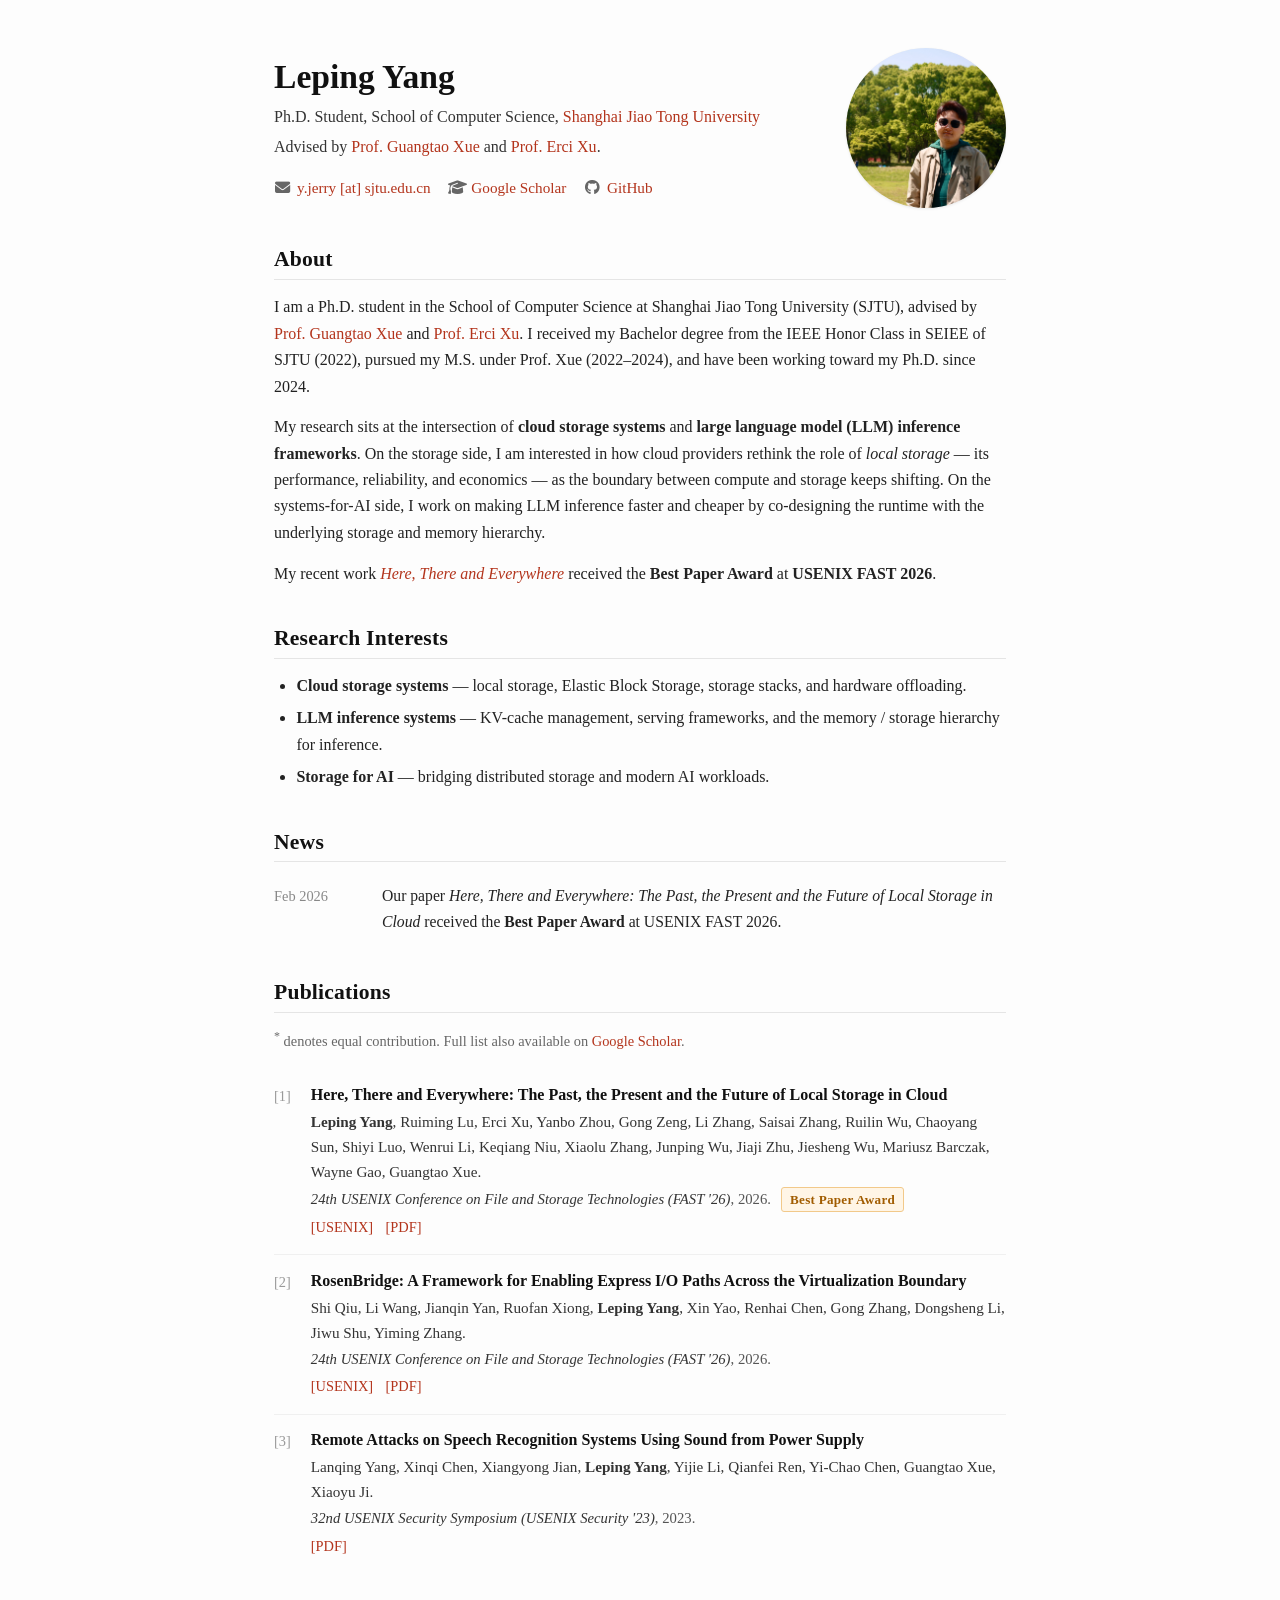
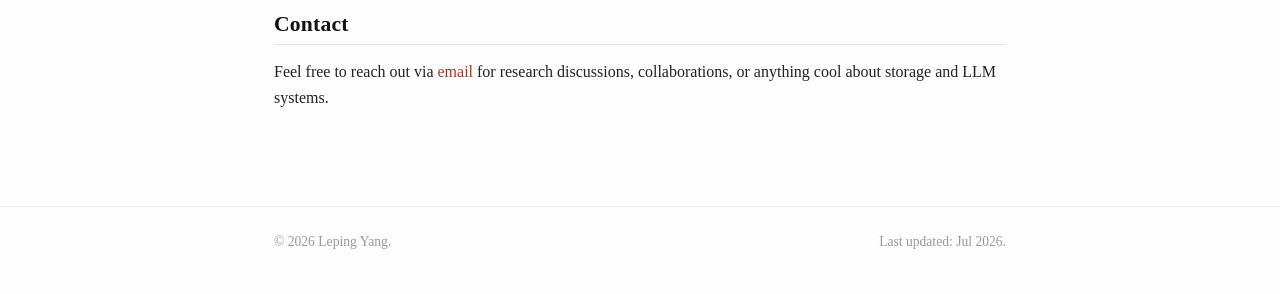
==== commit 7de57ca1: "Streamline education sentence in About section" ====
--- a/index.html
+++ b/index.html
@@ -57,9 +57,8 @@
                 <a href="https://www.cs.sjtu.edu.cn/jiaoshiml/xueguangtao.html" target="_blank" rel="noopener">Prof. Guangtao Xue</a>
                 and
                 <a href="https://giorgioercixu.github.io/" target="_blank" rel="noopener">Prof. Erci Xu</a>.
-                I received my B.Eng. from the IEEE Honor Class,
-                School of Electronic Information and Electrical Engineering (SEIEE),
-                SJTU (2018–2022), pursued my M.S. under Prof. Xue (2022–2024),
+                I received my Bachelor degree from the IEEE Honor Class in SEIEE
+                of SJTU (2022), pursued my M.S. under Prof. Xue (2022–2024),
                 and have been working toward my Ph.D. since 2024.
             </p>
             <p>
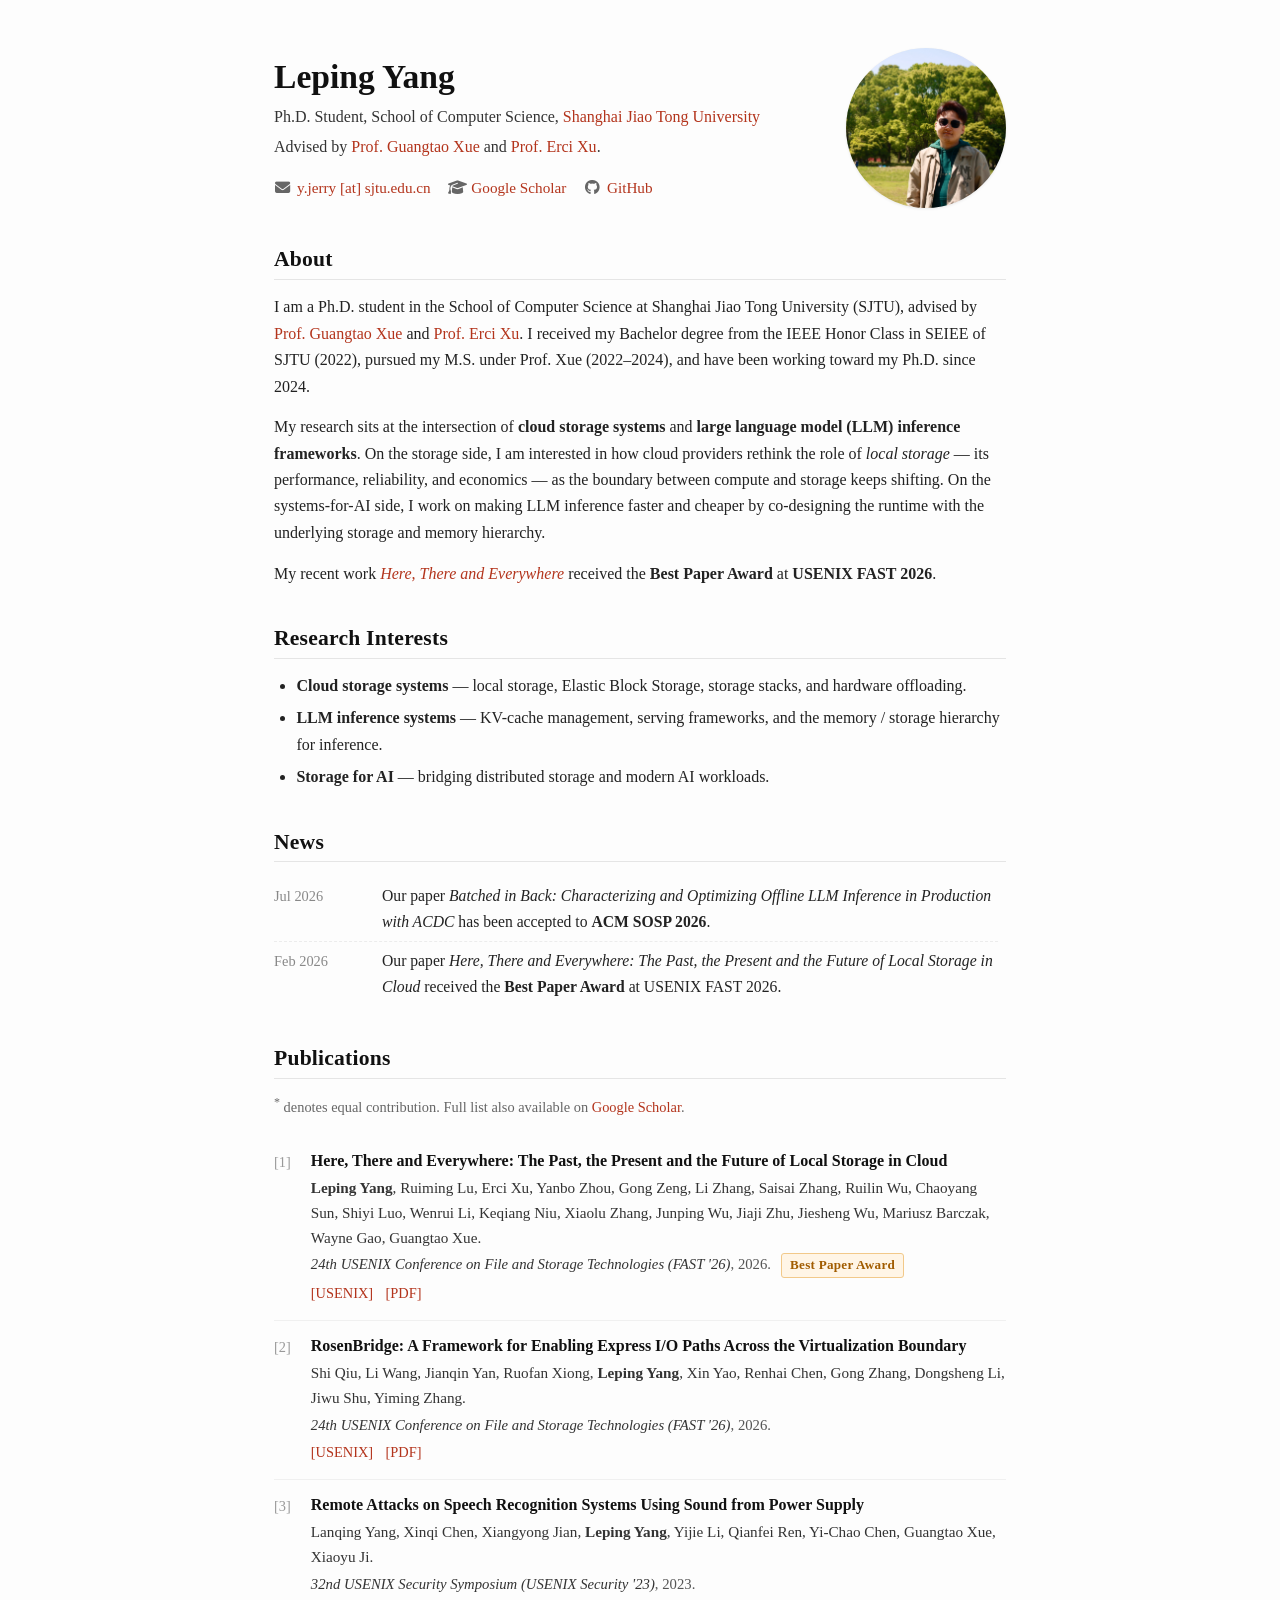
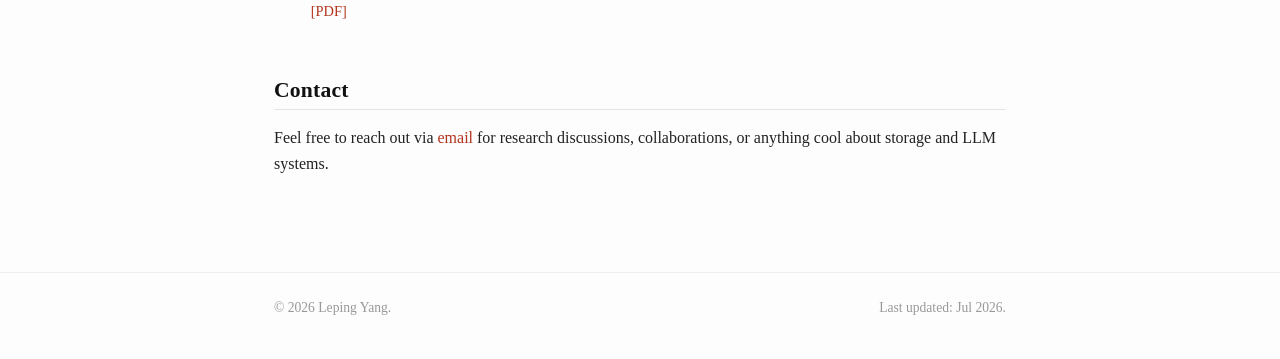
==== commit 14c5ce0f: "Announce SOSP '26 acceptance of the ACDC paper in News" ====
--- a/index.html
+++ b/index.html
@@ -95,6 +95,10 @@
             <h2>News</h2>
             <ul class="news-list">
                 <li>
+                    <span class="date">Jul 2026</span>
+                    <span>Our paper <em>Batched in Back: Characterizing and Optimizing Offline LLM Inference in Production with ACDC</em> has been accepted to <strong>ACM SOSP 2026</strong>.</span>
+                </li>
+                <li>
                     <span class="date">Feb 2026</span>
                     <span>Our paper <em>Here, There and Everywhere: The Past, the Present and the Future of Local Storage in Cloud</em> received the <strong>Best Paper Award</strong> at USENIX FAST 2026.</span>
                 </li>
